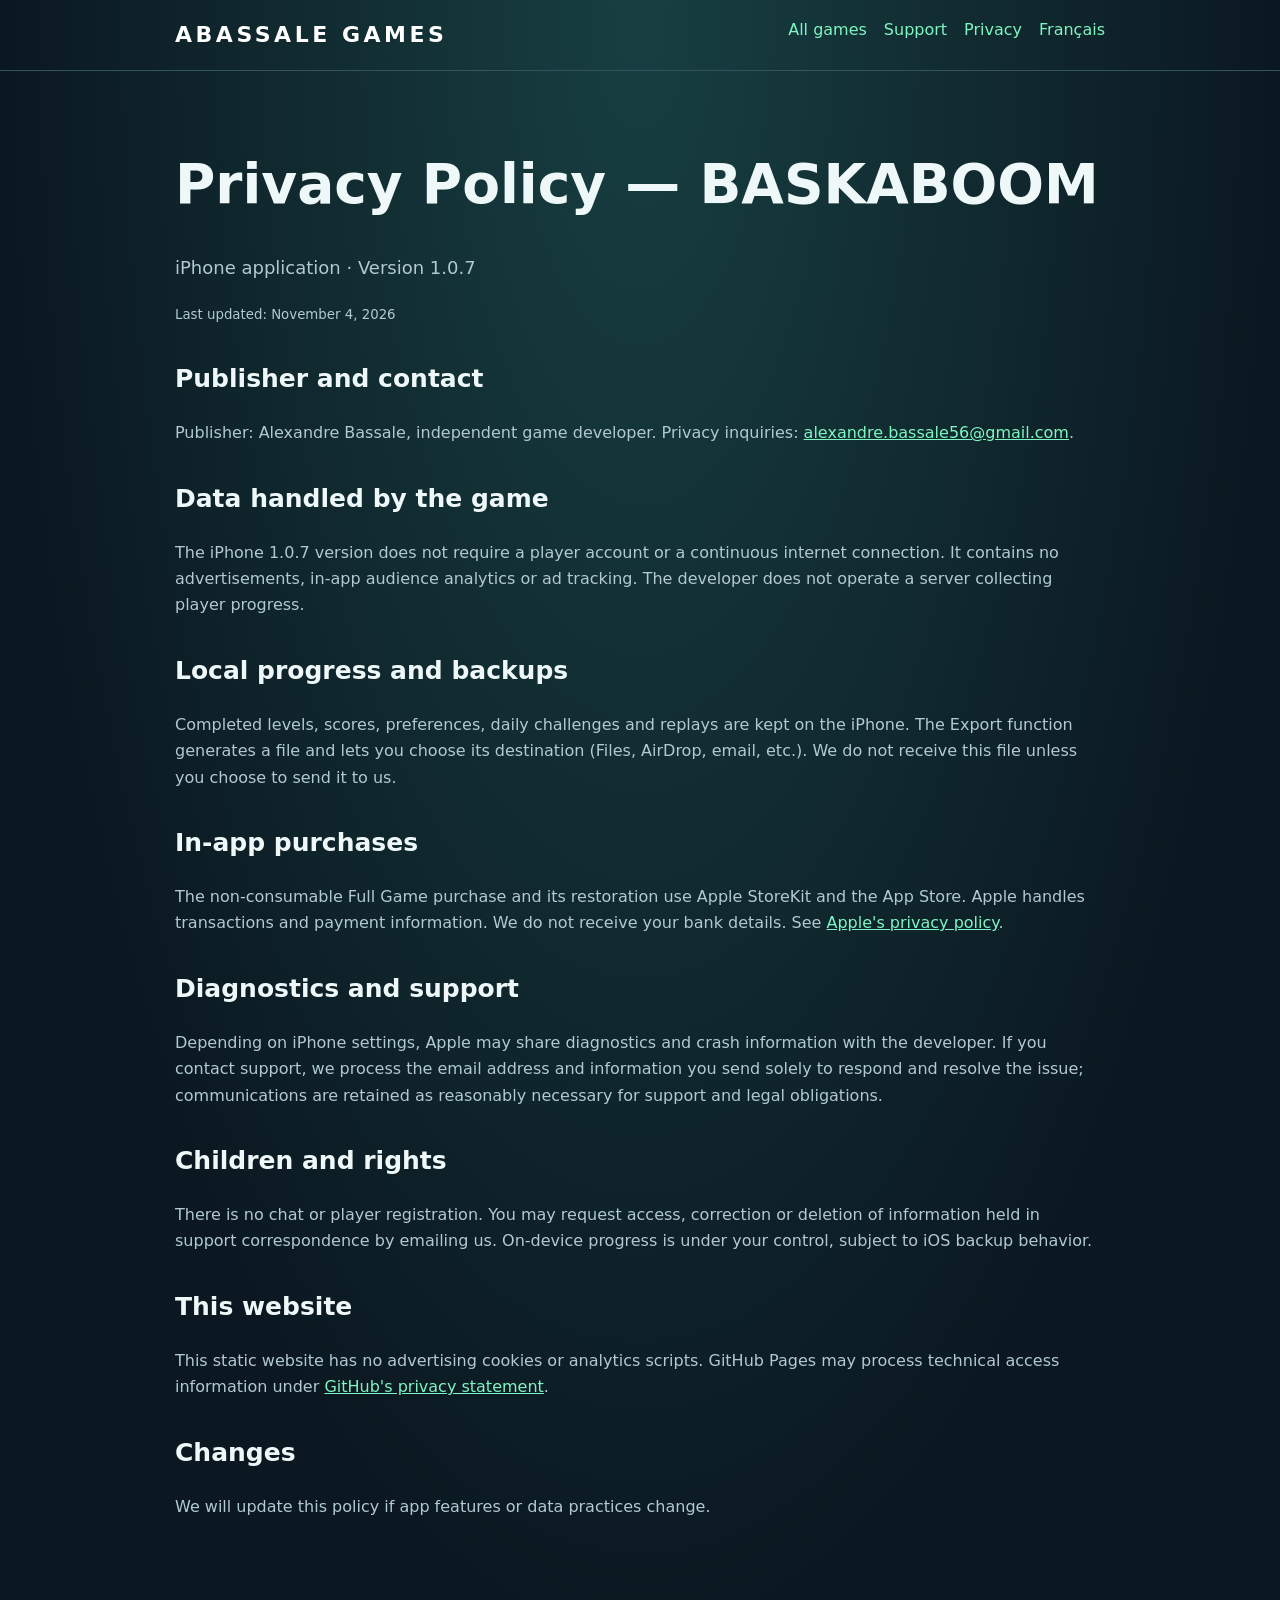
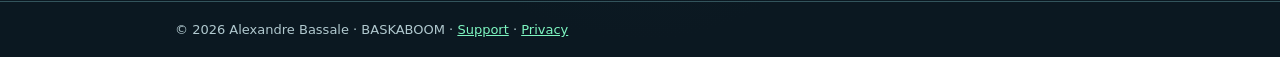
==== baskaboom/privacy.html @ 7e9d5b5f "Add bilingual baskaboom/privacy.html for App Store support" ====
<!doctype html>
<html lang="en">
<head><meta charset="utf-8"><meta name="viewport" content="width=device-width,initial-scale=1"><meta name="description" content="Privacy Policy — BASKABOOM"><meta name="theme-color" content="#0b1821"><title>Privacy Policy — BASKABOOM</title><link rel="stylesheet" href="../assets/style.css"></head>
<body><header class="head"><div class="wrap"><a class="brand" href="../games.html">ABASSALE GAMES</a><nav class="links"><a href="../games.html">All games</a><a href="support.html">Support</a><a href="privacy.html">Privacy</a><a href="fr/privacy.html">Français</a></nav></div></header><main class="wrap"><h1>Privacy Policy — BASKABOOM</h1><p class="lead">iPhone application · Version 1.0.7</p><p><small>Last updated: November 4, 2026</small></p><h2>Publisher and contact</h2><p>Publisher: Alexandre Bassale, independent game developer. Privacy inquiries: <a href="mailto:alexandre.bassale56@gmail.com?subject=BASKABOOM%20Privacy">alexandre.bassale56@gmail.com</a>.</p><h2>Data handled by the game</h2><p>The iPhone 1.0.7 version does not require a player account or a continuous internet connection. It contains no advertisements, in-app audience analytics or ad tracking. The developer does not operate a server collecting player progress.</p><h2>Local progress and backups</h2><p>Completed levels, scores, preferences, daily challenges and replays are kept on the iPhone. The Export function generates a file and lets you choose its destination (Files, AirDrop, email, etc.). We do not receive this file unless you choose to send it to us.</p><h2>In-app purchases</h2><p>The non-consumable Full Game purchase and its restoration use Apple StoreKit and the App Store. Apple handles transactions and payment information. We do not receive your bank details. See <a href="https://www.apple.com/legal/privacy/">Apple's privacy policy</a>.</p><h2>Diagnostics and support</h2><p>Depending on iPhone settings, Apple may share diagnostics and crash information with the developer. If you contact support, we process the email address and information you send solely to respond and resolve the issue; communications are retained as reasonably necessary for support and legal obligations.</p><h2>Children and rights</h2><p>There is no chat or player registration. You may request access, correction or deletion of information held in support correspondence by emailing us. On-device progress is under your control, subject to iOS backup behavior.</p><h2>This website</h2><p>This static website has no advertising cookies or analytics scripts. GitHub Pages may process technical access information under <a href="https://docs.github.com/en/site-policy/privacy-policies/github-general-privacy-statement">GitHub's privacy statement</a>.</p><h2>Changes</h2><p>We will update this policy if app features or data practices change.</p></main><footer class="foot"><div class="wrap">© 2026 Alexandre Bassale · BASKABOOM · <a href="support.html">Support</a> · <a href="privacy.html">Privacy</a></div></footer></body></html>
---- assets/style.css ----
:root{font-family:system-ui,-apple-system,BlinkMacSystemFont,"Segoe UI",sans-serif;color-scheme:dark;--bg:#0b1821;--card:#142934;--line:#33545c;--fg:#eef8f8;--muted:#b1c9cf;--accent:#7ef6c1}*{box-sizing:border-box}body{margin:0;background:radial-gradient(ellipse at top,#173f41,var(--bg) 70%);color:var(--fg);line-height:1.65}a{color:var(--accent)}.wrap{width:min(930px,calc(100% - 32px));margin:auto}.head,.foot{border-bottom:1px solid var(--line);padding:17px 0}.head .wrap{display:flex;justify-content:space-between;flex-wrap:wrap;gap:15px}.head a{text-decoration:none}.links{display:flex;gap:17px;flex-wrap:wrap}.brand{font-weight:900;letter-spacing:.16em;color:white;font-size:22px}main{padding:45px 0 65px}h1{font-size:clamp(36px,6vw,55px);line-height:1.15}h2{margin-top:31px;font-size:25px}p,li{color:var(--muted)}.lead{font-size:18px}.box{border:1px solid var(--line);background:var(--card);border-radius:17px;padding:25px;margin:20px 0}.grid{display:grid;grid-template-columns:repeat(2,minmax(0,1fr));gap:15px}.grid .box{margin:0}.foot{border-top:1px solid var(--line);border-bottom:0;color:var(--muted);font-size:13px}.cta{display:inline-block;background:var(--accent);color:#092421;text-decoration:none;padding:10px 16px;border-radius:8px;font-weight:800}@media(max-width:640px){.grid{grid-template-columns:1fr}}
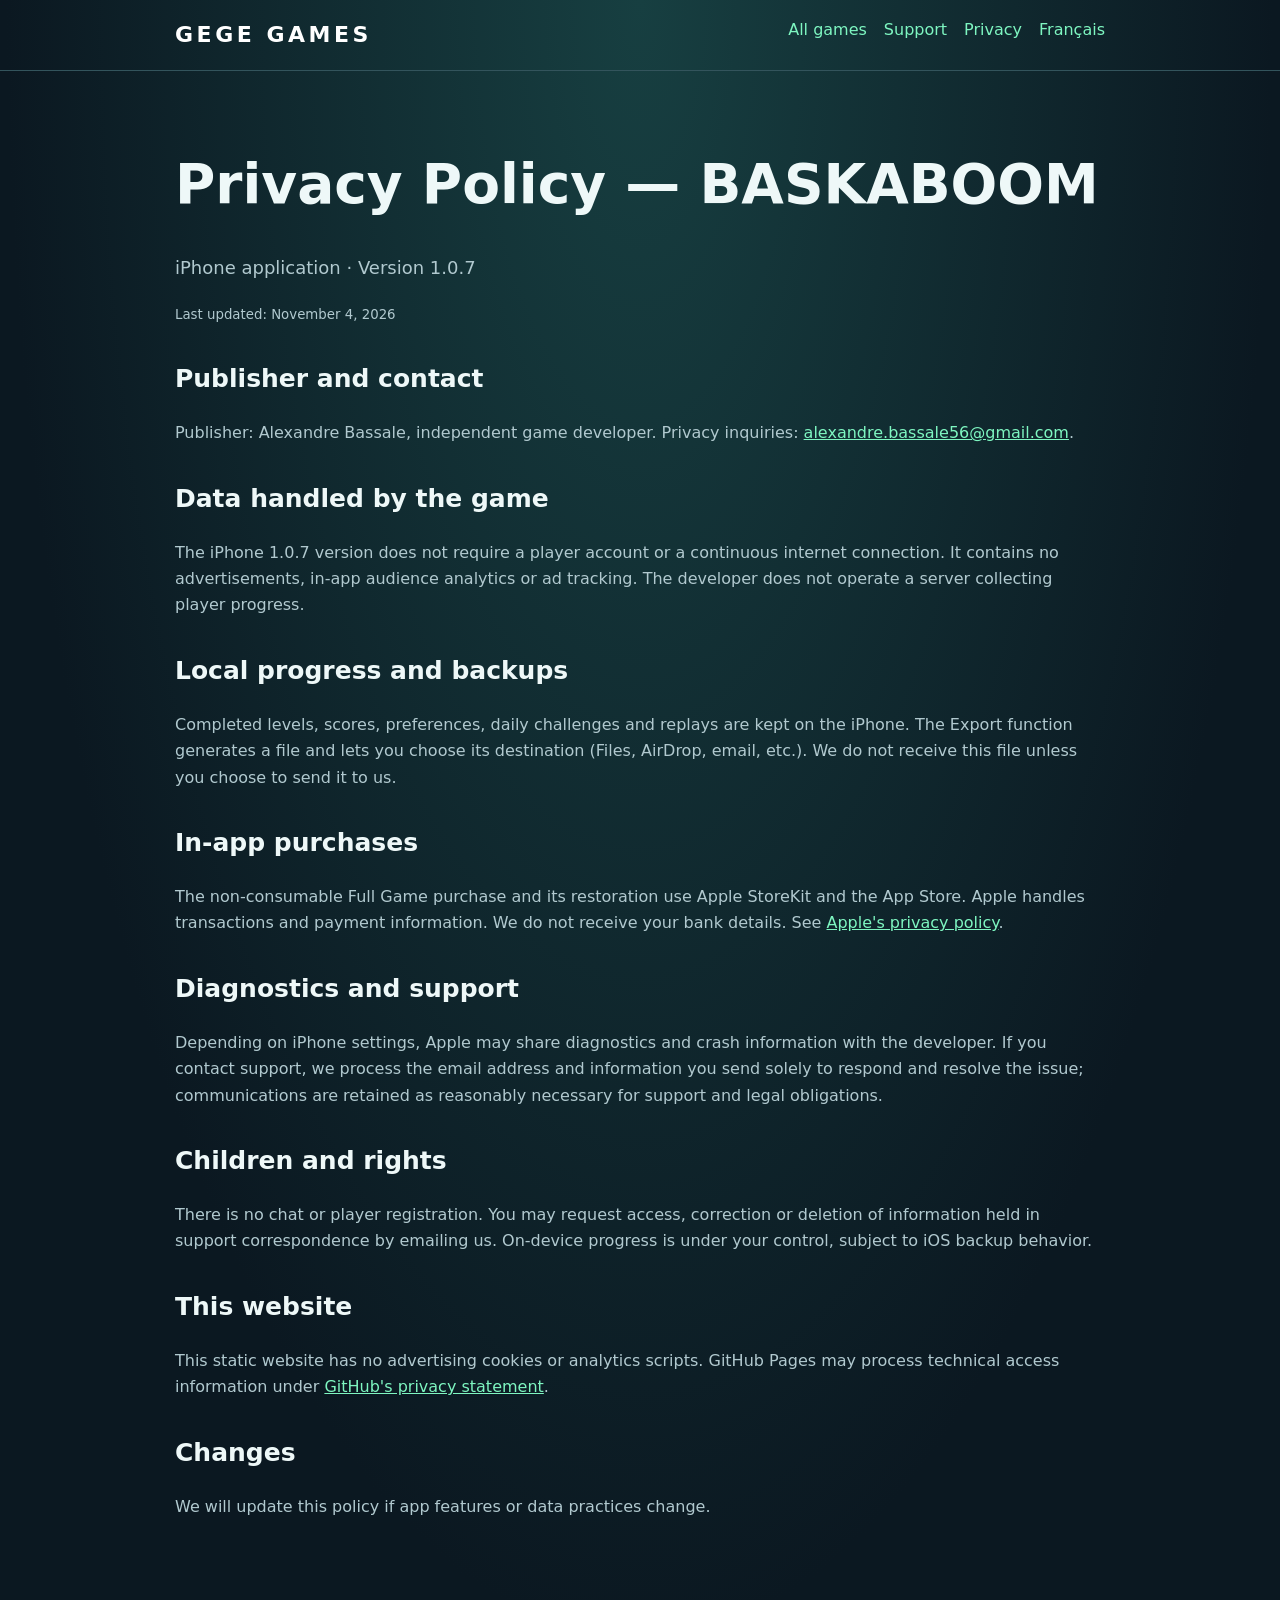
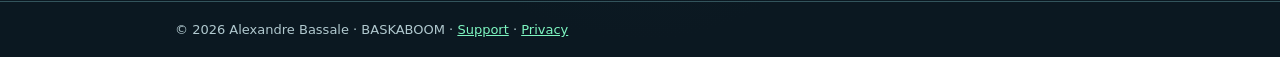
==== commit 727e2914: "Rebrand support website as GEGE GAMES" ====
--- a/baskaboom/privacy.html
+++ b/baskaboom/privacy.html
@@ -1,4 +1,4 @@
 <!doctype html>
 <html lang="en">
 <head><meta charset="utf-8"><meta name="viewport" content="width=device-width,initial-scale=1"><meta name="description" content="Privacy Policy — BASKABOOM"><meta name="theme-color" content="#0b1821"><title>Privacy Policy — BASKABOOM</title><link rel="stylesheet" href="../assets/style.css"></head>
-<body><header class="head"><div class="wrap"><a class="brand" href="../games.html">ABASSALE GAMES</a><nav class="links"><a href="../games.html">All games</a><a href="support.html">Support</a><a href="privacy.html">Privacy</a><a href="fr/privacy.html">Français</a></nav></div></header><main class="wrap"><h1>Privacy Policy — BASKABOOM</h1><p class="lead">iPhone application · Version 1.0.7</p><p><small>Last updated: November 4, 2026</small></p><h2>Publisher and contact</h2><p>Publisher: Alexandre Bassale, independent game developer. Privacy inquiries: <a href="mailto:alexandre.bassale56@gmail.com?subject=BASKABOOM%20Privacy">alexandre.bassale56@gmail.com</a>.</p><h2>Data handled by the game</h2><p>The iPhone 1.0.7 version does not require a player account or a continuous internet connection. It contains no advertisements, in-app audience analytics or ad tracking. The developer does not operate a server collecting player progress.</p><h2>Local progress and backups</h2><p>Completed levels, scores, preferences, daily challenges and replays are kept on the iPhone. The Export function generates a file and lets you choose its destination (Files, AirDrop, email, etc.). We do not receive this file unless you choose to send it to us.</p><h2>In-app purchases</h2><p>The non-consumable Full Game purchase and its restoration use Apple StoreKit and the App Store. Apple handles transactions and payment information. We do not receive your bank details. See <a href="https://www.apple.com/legal/privacy/">Apple's privacy policy</a>.</p><h2>Diagnostics and support</h2><p>Depending on iPhone settings, Apple may share diagnostics and crash information with the developer. If you contact support, we process the email address and information you send solely to respond and resolve the issue; communications are retained as reasonably necessary for support and legal obligations.</p><h2>Children and rights</h2><p>There is no chat or player registration. You may request access, correction or deletion of information held in support correspondence by emailing us. On-device progress is under your control, subject to iOS backup behavior.</p><h2>This website</h2><p>This static website has no advertising cookies or analytics scripts. GitHub Pages may process technical access information under <a href="https://docs.github.com/en/site-policy/privacy-policies/github-general-privacy-statement">GitHub's privacy statement</a>.</p><h2>Changes</h2><p>We will update this policy if app features or data practices change.</p></main><footer class="foot"><div class="wrap">© 2026 Alexandre Bassale · BASKABOOM · <a href="support.html">Support</a> · <a href="privacy.html">Privacy</a></div></footer></body></html>
+<body><header class="head"><div class="wrap"><a class="brand" href="../games.html">GEGE GAMES</a><nav class="links"><a href="../games.html">All games</a><a href="support.html">Support</a><a href="privacy.html">Privacy</a><a href="fr/privacy.html">Français</a></nav></div></header><main class="wrap"><h1>Privacy Policy — BASKABOOM</h1><p class="lead">iPhone application · Version 1.0.7</p><p><small>Last updated: November 4, 2026</small></p><h2>Publisher and contact</h2><p>Publisher: Alexandre Bassale, independent game developer. Privacy inquiries: <a href="mailto:alexandre.bassale56@gmail.com?subject=BASKABOOM%20Privacy">alexandre.bassale56@gmail.com</a>.</p><h2>Data handled by the game</h2><p>The iPhone 1.0.7 version does not require a player account or a continuous internet connection. It contains no advertisements, in-app audience analytics or ad tracking. The developer does not operate a server collecting player progress.</p><h2>Local progress and backups</h2><p>Completed levels, scores, preferences, daily challenges and replays are kept on the iPhone. The Export function generates a file and lets you choose its destination (Files, AirDrop, email, etc.). We do not receive this file unless you choose to send it to us.</p><h2>In-app purchases</h2><p>The non-consumable Full Game purchase and its restoration use Apple StoreKit and the App Store. Apple handles transactions and payment information. We do not receive your bank details. See <a href="https://www.apple.com/legal/privacy/">Apple's privacy policy</a>.</p><h2>Diagnostics and support</h2><p>Depending on iPhone settings, Apple may share diagnostics and crash information with the developer. If you contact support, we process the email address and information you send solely to respond and resolve the issue; communications are retained as reasonably necessary for support and legal obligations.</p><h2>Children and rights</h2><p>There is no chat or player registration. You may request access, correction or deletion of information held in support correspondence by emailing us. On-device progress is under your control, subject to iOS backup behavior.</p><h2>This website</h2><p>This static website has no advertising cookies or analytics scripts. GitHub Pages may process technical access information under <a href="https://docs.github.com/en/site-policy/privacy-policies/github-general-privacy-statement">GitHub's privacy statement</a>.</p><h2>Changes</h2><p>We will update this policy if app features or data practices change.</p></main><footer class="foot"><div class="wrap">© 2026 Alexandre Bassale · BASKABOOM · <a href="support.html">Support</a> · <a href="privacy.html">Privacy</a></div></footer></body></html>
